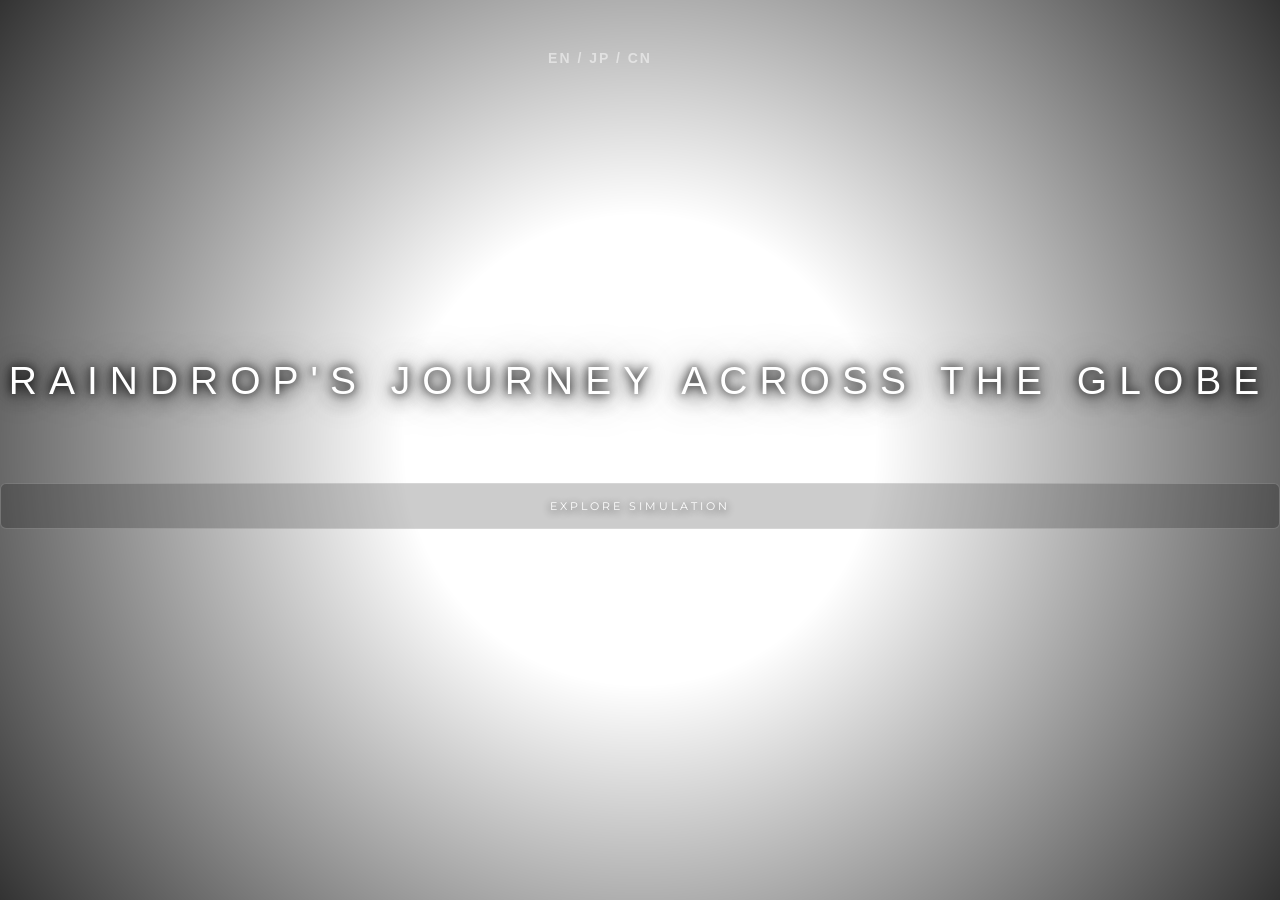
==== index.html @ f0eb580a "Add files via upload" ====
<!DOCTYPE html>
<html lang="en">

<head>
    <meta charset="UTF-8">
    <meta name="viewport" content="width=device-width, initial-scale=1.0">
    <meta name="description" content="IsoGSM 3D — Atmospheric water vapor tracer dynamics">
    <title>Atmospheric Water Transport (v2039)</title>
    <link rel="preconnect" href="https://fonts.googleapis.com">
    <link rel="preconnect" href="https://fonts.gstatic.com" crossorigin>
    <link
        href="https://fonts.googleapis.com/css2?family=Inter:wght@400;500;600&family=Roboto+Mono:wght@400;500&display=swap"
        rel="stylesheet">
    <link
        href="https://fonts.googleapis.com/css2?family=Montserrat:ital,wght@0,100;0,300;0,400;1,300&family=Syncopate:wght@400;700&display=swap"
        rel="stylesheet">
    <link rel="stylesheet" href="style.css">
    <script type="importmap">
        {
            "imports": {
                "three": "https://unpkg.com/three@0.160.0/build/three.module.js",
                "three/addons/": "https://unpkg.com/three@0.160.0/examples/jsm/",
                "netcdfjs": "https://esm.sh/netcdfjs",
                "grib2js": "https://esm.sh/grib2js"
            }
        }
    </script>
</head>

<body>
    <audio id="sfx-ping" src="https://assets.mixkit.co/active_storage/sfx/2869/2869-preview.mp3" preload="auto"></audio>
    <script>
        if (window.location.protocol === 'file:') {
            alert('Protocol error: serve via a local HTTP server (Live Server, python -m http.server, etc.)');
        }
    </script>

    <!-- THE 3D BACKGROUND -->
    <main id="main-content">
        <div id="canvas-container"></div>
        <div id="canvas-2d-container" style="display:none;">
            <canvas id="canvas-2d"></canvas>
        </div>
    </main>

    <!-- NARRATIVE SCROLLYTELLING -->
    <div id="narrative-wrapper">
        <section id="hero-section">
            <h1>Raindrop's Journey Across the Globe</h1>
            <button class="btn-enter-sim" id="btn-enter-direct">Explore Simulation</button>
        </section>

        <section id="story-section">
            <div class="story-container">

                <div class="story-block">
                    <p>Can a single raindrop falling in Japan reach all the way to Brazil—the exact opposite side of the Earth? How long does it take to travel across the globe, and what shifting patterns does it form across the sky?</p>
                </div>

                <div class="story-block">
                    <h2>Tracking the Atmospheric Path of Moisture</h2>
                    <p>To trace this moisture—which behaves like streams of ink diffusing across the sky—the Yoshimura Lab simulated global moisture paths using IsoGSM, a Global Spectral Model integrated with water isotope tracking.</p>
                    <p>By isolating and tracking the air evaporating from the Japan region (30°-45° N, 130°-145° E), the team ran global simulations to map where and when this moisture travels, mixes, and precipitates until it finally arrives at the exact opposite side of the world in Brazil (30°-45° S, 35°-50° W).</p>
                    <p>The simulation incorporates a specific mixing rule: every time the tracked moisture falls as rain along its route, it mixes completely with the local water on the ground. When it rises back into the sky through evaporation, it continues its journey as a more diluted blend. This method allows scientists to measure exactly how much of the original water from Japan survives the long trip to Brazil, and how much of it gets diluted by the rest of the world along the way.</p>
                    <figure class="story-image">
                        <img src="isogsm-grid.jpg.png" alt="IsoGSM Model Visualization" onerror="this.style.display='none';">
                    </figure>
                </div>

                <div class="story-block">
                    <h2>Winter Departures Are Fast, Summer Departures Are Slow</h2>
                    <p>Water leaving Japan in the winter reaches Brazil much faster than water leaving in the summer. On average, the winter journey takes around 40 days, while the summer journey stretches to 70 days or longer.</p>
                    
                    <div class="season-grid">
                        <div class="season-col">
                            <h3>Summer Departure</h3>
                            <img src="summer-flow.jpg.png" alt="Summer atmospheric flows" onerror="this.style.display='none';">
                        </div>
                        <div class="season-col">
                            <h3>Winter Departure</h3>
                            <img src="winter-flow.jpg.png" alt="Winter atmospheric flows" onerror="this.style.display='none';">
                        </div>
                    </div>

                    <p>This seasonal difference is driven by the movement of the Intertropical Convergence Zone (ITCZ), a massive global belt of low pressure. During the summer, the ITCZ shifts northward, pulling powerful trade winds across the equator from the Southern Hemisphere into the Northern Hemisphere. This acts like an invisible barrier in the air, making it difficult for summer moisture from Japan to cross the equator and move south toward Brazil, severely delaying its journey.</p>
                </div>

                <div class="story-block">
                    <h2>Redefining Distance From the Perspective of Water</h2>
                    <p>This model remaps the connection between Japan and the rest of the world, proving that atmospheric travel times are often entirely independent of physical distance.</p>
                    <p><strong>The Summer Contrast:</strong> Even though Taiwan is physically much closer to Japan, it takes an average of 11 days for Japanese moisture to travel there in the summer. Meanwhile, driven by the Westerlies and the North Pacific Jet Stream, that same moisture can rocket across the vast Pacific Ocean and reach Western Canada in just 7 days.</p>
                    <p><strong>The Winter Shift:</strong> These atmospheric patterns flip dramatically with the seasons. In the winter, the powerful East Asian Winter Monsoon creates a direct, high-speed aerial highway, dropping the travel time from Japan to Taiwan down to just 3 days.</p>

                    <p>By looking at the world through the travel of a raindrop, we begin to see a planet intimately connected as a dynamic Earth system. It is a world where the heat of the oceans, the topography of the land, and the shifting currents of the atmosphere continuously interact—weaving the entire globe into a single, living, water-circulating organism.</p>
                </div>

                <div class="story-block">
                    <p>Louison Prevost-Bonnefille, Hyunjung Kim<br>Xiaoyang Li, Kei Yoshimura</p>
                </div>

                <div class="launch-container">
                    <button id="btn-enter-story">Explore simulation</button>
                </div>
            </div>
        </section>
    </div>

    <!-- WORKBENCH UI -->
    <div id="app-ui" style="opacity: 0; pointer-events: none; transition: opacity 1.5s ease;">
        <div id="arcade-viseur" style="display: none;">
            <div class="viseur-box">
                <div class="viseur-target">[ + ]</div>
                <img id="viseur-flag" src="" width="30" style="display:none; border-radius:3px;">
                <div id="viseur-text">Turn the knob...</div>
                <div class="viseur-help">PRESS PEDAL TO LOCK</div>
            </div>
        </div>

        <!-- TOP BAR -->
        <div id="top-bar">
            <div class="top-left">
                <div class="tabs">
                    <button id="btn-connect-cockpit" class="btn-minimal"
                        style="color: #00f2ff; border: 1px solid #00f2ff; margin-bottom: 15px; display: none;">
                        🕹️ Connect HMI
                    </button>
                </div>
            </div>

            <div class="top-center">
                <div id="archive-specific-ui" style="display: flex; gap: 30px;">
                </div>
                <div id="local-specific-ui" style="display:none; gap: 30px;">
                </div>
                <div id="upload-view" style="display:none; gap: 15px; align-items: center;">
                    <button id="btn-back-archives" class="btn-minimal">← Back</button>
                    <button id="btn-browse" class="btn-minimal">Browse Files</button>
                    <input type="file" id="file-input" style="display: none;">
                    <span style="font-size: 10px; color: #888;">(.nc, .bin, .ft supported)</span>
                </div>
            </div>

            <div class="top-right" style="display: flex; gap: 15px; align-items: center;">
                <button id="btn-toggle-wind" class="btn-minimal" style="color: var(--text-secondary);">Wind Arrows: OFF</button>
                <button id="btn-toggle-view" class="btn-minimal">View: 3D Globe</button>
                <button id="btn-toggle-autorotate" class="btn-minimal">Auto-Rotate: ON</button>
                <button id="btn-lang" class="btn-minimal">EN / JP / CN</button>
            </div>
        </div>

        <!-- ARRIVAL TIME LIST (Slide p2) -->
        <div id="arrival-panel" class="arrival-panel">
            <div class="arrival-title" id="arrival-title">Arrival time from Japan</div>
            <div class="arrival-list" id="arrival-list">
                <div class="arrival-card" id="arrival-card-0">
                    <div class="arrival-card-header">
                        <img id="flag-0" class="arrival-flag" src="" width="18" height="12" style="border-radius: 2px;">
                        <span class="arrival-city-name" id="city-name-0">Tokyo</span>
                    </div>
                    <div class="arrival-card-stats">
                        <span class="arrival-val" id="val-0">--</span>
                        <span class="arrival-day" id="day-0">Waiting...</span>
                    </div>
                </div>

                <div class="arrival-card" id="arrival-card-1">
                    <div class="arrival-card-header">
                        <img id="flag-1" class="arrival-flag" src="" width="18" height="12" style="border-radius: 2px;">
                        <span class="arrival-city-name" id="city-name-1">Hangzhou</span>
                    </div>
                    <div class="arrival-card-stats">
                        <span class="arrival-val" id="val-1">--</span>
                        <span class="arrival-day" id="day-1">Waiting...</span>
                    </div>
                </div>

                <div class="arrival-card" id="arrival-card-2">
                    <div class="arrival-card-header">
                        <img id="flag-2" class="arrival-flag" src="" width="18" height="12" style="border-radius: 2px;">
                        <span class="arrival-city-name" id="city-name-2">New York</span>
                    </div>
                    <div class="arrival-card-stats">
                        <span class="arrival-val" id="val-2">--</span>
                        <span class="arrival-day" id="day-2">Waiting...</span>
                    </div>
                </div>

                <div class="arrival-card" id="arrival-card-3">
                    <div class="arrival-card-header">
                        <img id="flag-3" class="arrival-flag" src="" width="18" height="12" style="border-radius: 2px;">
                        <span class="arrival-city-name" id="city-name-3">Rio de Janeiro</span>
                    </div>
                    <div class="arrival-card-stats">
                        <span class="arrival-val" id="val-3">--</span>
                        <span class="arrival-day" id="day-3">Waiting...</span>
                    </div>
                </div>

                <div class="arrival-card" id="arrival-card-4">
                    <div class="arrival-card-header">
                        <img id="flag-4" class="arrival-flag" src="" width="18" height="12" style="border-radius: 2px;">
                        <select id="city-select-dropdown" class="arrival-city-select" aria-label="Select City">
                        </select>
                        <span class="arrival-city-name" id="city-name-4" style="display:none;">Taipei</span>
                    </div>
                    <div class="arrival-card-stats">
                        <span class="arrival-val" id="val-4">--</span>
                        <span class="arrival-day" id="day-4">Waiting...</span>
                    </div>
                </div>
            </div>
        </div>

        <!-- BOTTOM CONSOLE -->
        <div id="bottom-console">
            <!-- PLAYBACK -->
            <div id="playback-console">
                <button id="toggle-data" class="btn-minimal season-toggle-btn">Season: Summer</button>
                <span id="date-display">01 JUL 2023</span>
                <button id="btn-play" class="btn-minimal">▶ Play</button>
                <div class="slider-wrap" style="flex-grow: 1;">
                    <input type="range" id="time-slider" min="0" max="90" value="0" aria-label="Time Slider" title="Time Slider">
                </div>
            </div>
        </div>

        <!-- LEGEND (Floating Bottom Left) -->
        <div class="legend" style="position: absolute; bottom: 100px; left: 20px;">
            <div class="legend-title">Water vapor from Japan (kg/m²)</div>
            <div class="color-blocks">
                <div style="background:#ffffff; color:#000;">Tr</div>
                <div style="background:#f2f9ff"></div>
                <div style="background:#e5f4ff"></div>
                <div style="background:#cceaff"></div>
                <div style="background:#b2e0ff"></div>
                <div style="background:#99d1ff"></div>
                <div style="background:#84c1ff"></div>
                <div style="background:#70b2ff"></div>
                <div style="background:#60a5f9"></div>
                <div style="background:#5199ef"></div>
                <div style="background:#478ee5"></div>
                <div style="background:#337ad1"></div>
                <div style="background:#2e70c4"></div>
                <div style="background:#1c467a; color:#fff;">&gt;10</div>
            </div>
            <div class="color-labels">
                <span>0.001</span>
                <span>0.05</span>
                <span>10.0</span>
            </div>
        </div>

    </div>

    <script>
        document.addEventListener("DOMContentLoaded", () => {
            const translationsJP = {
                "Raindrop's Journey Across the Globe": "地球を巡る雨粒の旅",
                "Explore Simulation": "シミュレーションを探索する",
                "Explore simulation": "シミュレーションを探索する",
                "Tracking the Atmospheric Path of Moisture": "水蒸気の軌跡をたどる",
                "Winter Departures Are Fast, Summer Departures Are Slow": "冬の出発は速く、夏の出発は遅い",
                "Summer Departure": "夏の出発",
                "Winter Departure": "冬の出発",
                "Redefining Distance From the Perspective of Water": "水の視点から距離を再定義する"
            };

            const translationsCN = {
                "Raindrop's Journey Across the Globe": "雨滴环球之旅",
                "Explore Simulation": "进入模拟探索",
                "Explore simulation": "进入模拟探索",
                "Tracking the Atmospheric Path of Moisture": "追踪大气中的水汽路径",
                "Winter Departures Are Fast, Summer Departures Are Slow": "冬季出发迅速，夏季出发缓慢",
                "Summer Departure": "夏季出发",
                "Winter Departure": "冬季出发",
                "Redefining Distance From the Perspective of Water": "从水的视角重新定义距离"
            };
            
            const pDict = [
                {
                    en: "Can a single raindrop falling in Japan reach all the way to Brazil",
                    jp: "日本に降った一粒の雨が、地球の真裏であるブラジルまで届くことはあるのだろうか？地球を横断するのにどれくらいの時間がかかり、空でどのような模様を描くのだろうか？",
                    cn: "在日本落下的一颗雨滴，能一路到达地球另一端的巴西吗？它穿越全球需要多长时间，又会在天空中勾勒出怎样变幻的图案？"
                },
                {
                    en: "To trace this moisture",
                    jp: "空に広がるインクの筋のように振る舞うこの水蒸気を追跡するため、芳村研究室は水同位体追跡を統合した全球スペクトルモデル（IsoGSM）を使用して、全球の水蒸気経路をシミュレーションした。",
                    cn: "为了追踪这些如同墨水在空中扩散般的水汽，芳村研究室利用集成了水同位素追踪的全球谱模式（IsoGSM），对全球水汽路径进行了模拟。"
                },
                {
                    en: "By isolating and tracking the air evaporating from the Japan region",
                    jp: "日本地域（北緯30度～45度、東経130度～145度）から蒸発する大気を分離して追跡し、この水蒸気がどこへ移動し、混ざり合い、降水となって最終的に地球の真裏であるブラジル（南緯30度～45度、西経35度～50度）に到着するまでをマッピングした。",
                    cn: "通过隔离并追踪从日本区域（北纬30°-45°，东经130°-145°）蒸发的水汽，团队进行了全球模拟，绘制出这些水汽的移动、混合与降水路径，直至最终抵达地球正对面的巴西（南纬30°-45°，西经35°-50°）。"
                },
                {
                    en: "The simulation incorporates a specific mixing rule:",
                    jp: "このシミュレーションには特定の混合ルールが組み込まれている。追跡された水蒸気が経路上で雨として降るたびに、地表の局地的な水と完全に混ざり合う。蒸発して再び空に昇る時には、より薄まった混合物として旅を続ける。この手法により、日本からの元の水がどれだけブラジルまでの長い旅を生き残るか、そしてその過程で世界の他の水とどれだけ混ざり合うかを正確に測定できる。",
                    cn: "该模拟包含特定的混合规则：被追踪的水汽沿途每次形成降雨，都会与地表的局地水充分混合。当它再次蒸发升空时，将以更稀释的混合形态继续旅程。这种方法使科学家能够精确测量最初来自日本的水有多少能在到达巴西的长途跋涉中幸存，以及沿途与世界其他水体混合的程度。"
                },
                {
                    en: "Water leaving Japan in the winter reaches Brazil much faster than water leaving in the summer.",
                    jp: "冬に日本を出発する水は、夏に出発する水よりもはるかに早くブラジルに到達する。平均して、冬の旅は約40日かかるのに対し、夏の旅は70日以上にも及ぶ。",
                    cn: "冬季离开日本的水汽到达巴西的速度远快于夏季。平均而言，冬季旅程大约需要40天，而夏季旅程则延长至70天甚至更久。"
                },
                {
                    en: "This seasonal difference is driven by the movement of the Intertropical Convergence Zone (ITCZ)",
                    jp: "この季節的な違いは、巨大な低圧帯である熱帯収束帯（ITCZ）の移動によって引き起こされる。夏の間、ITCZは北上し、南半球から北半球へと赤道を越える強力な貿易風を引き寄せる。これが空気中の見えない障壁となり、日本からの夏期の水蒸気が赤道を越えて南のブラジルへ移動するのを困難にし、その旅を大幅に遅らせる。",
                    cn: "这种季节性差异是由热带辐合带（ITCZ）的移动引起的。在夏季，ITCZ向北移动，将强劲的信风从南半球拉过赤道进入北半球。这在空中形成了一道无形的屏障，使日本的夏季水汽难以跨越赤道向南到达巴西，从而大幅推迟了其旅程。"
                },
                {
                    en: "This model remaps the connection between Japan and the rest of the world",
                    jp: "このモデルは日本と世界とのつながりを再構築し、大気中の移動時間が物理的な距離とは全く無関係であることが多いことを証明している。",
                    cn: "该模型重塑了日本与世界其他地区的联系，证明了大气传输时间往往与物理距离完全无关。"
                },
                {
                    en: "<strong>The Summer Contrast:</strong>",
                    jp: "<strong>夏の対比：</strong> 台湾は物理的には日本に非常に近いが、夏の間に日本の水蒸気がそこに移動するには平均11日かかる。一方、偏西風と北太平洋ジェット気流に乗れば、同じ水蒸気が広大な太平洋を横断し、わずか7日でカナダ西部に到達できる。",
                    cn: "<strong>夏季的反差：</strong> 尽管台湾在物理上离日本近得多，但夏季日本水汽到达台湾平均需要11天。与此同时，在西风带和北太平洋急流的推动下，同样的水汽仅需7天就能横跨浩瀚的太平洋到达加拿大西部。"
                },
                {
                    en: "<strong>The Winter Shift:</strong>",
                    jp: "<strong>冬の転換：</strong> これらの大気パターンは季節によって劇的に変化する。冬には強力な東アジアの冬季モンスーンが直接的な高速ルートを作り出し、日本から台湾への移動時間をわずか3日に短縮する。",
                    cn: "<strong>冬季的转变：</strong> 这些大气格局随季节发生剧烈变化。在冬季，强劲的东亚冬季季风开辟了一条高速空中通道，将从日本到台湾的传输时间缩短至仅3天。"
                },
                {
                    en: "By looking at the world through the travel of a raindrop,",
                    jp: "雨粒の旅を通して世界を見ることで、私たちは地球がダイナミックなシステムとして密接に繋がっていることに気づく。それは、海の熱、陸地の地形、そして移り変わる大気の流れが絶えず相互作用し、地球全体が一つの生きている水循環システムとして織りなされている世界である。",
                    cn: "通过一颗雨滴的旅行来观察世界，我们开始看到一个作为动态地球系统紧密相连的星球。在这个世界里，海洋的热量、陆地的地形以及大气中不断变幻的气流持续相互作用——将整个地球编织成一个生生不息、水循环不息的生命体。"
                }
            ];

            const wrapper = document.getElementById('narrative-wrapper');
            if (wrapper) {
                const btn = document.createElement('button');
                btn.innerHTML = 'EN / JP / CN';
                btn.style.position = 'fixed';
                btn.style.top = '30px';
                btn.style.right = '40px';
                btn.style.zIndex = '10000';
                btn.style.background = 'transparent';
                btn.style.color = 'rgba(255, 255, 255, 0.5)';
                btn.style.border = 'none';
                btn.style.padding = '20px 30px';
                btn.style.cursor = 'pointer';
                btn.style.fontFamily = "'Syncopate', sans-serif";
                btn.style.fontSize = '14px';
                btn.style.fontWeight = 'bold';
                btn.style.letterSpacing = "2px";
                btn.style.transition = "all 0.3s ease";
                
                btn.onmouseover = () => { btn.style.color = 'rgba(255, 255, 255, 1)'; };
                btn.onmouseout = () => { btn.style.color = 'rgba(255, 255, 255, 0.5)'; };
                
                wrapper.appendChild(btn);

                // Text Scramble Animation Class
                class TextScramble {
                    constructor(el) {
                        this.el = el;
                        this.chars = 'ABCDEFGHIJKLMNOPQRSTUVWXYZ0123456789ｱｲｳｴｵｶｷｸｹｺｻｼｽｾｿ雨水蒸気全球大気地球旅模路径时间';
                        this.update = this.update.bind(this);
                    }
                    setText(newText) {
                        this.finalHtml = newText;
                        const tempDiv = document.createElement('div');
                        tempDiv.innerHTML = newText;
                        const plainText = tempDiv.textContent || tempDiv.innerText;
                        const oldText = this.el.textContent || this.el.innerText;
                        
                        // --- 1. Verrouillage Absolu (Hard Lock) ---
                        const clone = this.el.cloneNode(false);
                        clone.innerHTML = newText;
                        clone.style.position = 'absolute';
                        clone.style.visibility = 'hidden';
                        clone.style.width = getComputedStyle(this.el).width;
                        this.el.parentNode.appendChild(clone);
                        
                        const currentHeight = this.el.offsetHeight;
                        const futureHeight = clone.offsetHeight;
                        this.el.parentNode.removeChild(clone);
                        
                        this.el.style.height = Math.max(currentHeight, futureHeight) + 'px';
                        this.el.style.overflow = 'hidden';
                        // --------------------------------------------------

                        const length = Math.max(oldText.length, plainText.length);
                        this.queue = [];
                        
                        const speed = 180 / length; 
                        
                        for (let i = 0; i < length; i++) {
                            const from = oldText[i] || '';
                            const to = plainText[i] || '';
                            
                            const baseStart = i * speed;
                            const start = Math.floor(baseStart + Math.random() * 10);
                            const end = start + Math.floor(Math.random() * 30) + 30;
                            
                            this.queue.push({ from, to, start, end });
                        }
                        cancelAnimationFrame(this.frameRequest);
                        this.frame = 0;
                        this.update();
                    }
                    update() {
                        let output = '';
                        let complete = 0;
                        for (let i = 0, n = this.queue.length; i < n; i++) {
                            let { from, to, start, end, char } = this.queue[i];
                            if (this.frame >= end) {
                                complete++;
                                output += to;
                            } else if (this.frame >= start) {
                                if (!char || Math.random() < 0.1) {
                                    char = this.randomChar();
                                    this.queue[i].char = char;
                                }
                                output += char;
                            } else {
                                output += from;
                            }
                        }
                        this.el.textContent = output;
                        if (complete === this.queue.length) {
                            this.el.innerHTML = this.finalHtml;
                            this.el.style.height = '';
                            this.el.style.overflow = '';
                        } else {
                            this.frameRequest = requestAnimationFrame(this.update);
                            this.frame++;
                        }
                    }
                    randomChar() {
                        return this.chars[Math.floor(Math.random() * this.chars.length)];
                    }
                }

                let currentStoryLang = 'EN';
                const elems = Array.from(wrapper.querySelectorAll('h1, h2, h3, p, button')).filter(e => e !== btn);
                
                elems.forEach(el => {
                    el.dataset.en = el.innerHTML;
                    el._scrambler = new TextScramble(el);
                });

                btn.addEventListener('click', () => {
                    if (currentStoryLang === 'EN') currentStoryLang = 'JP';
                    else if (currentStoryLang === 'JP') currentStoryLang = 'CN';
                    else currentStoryLang = 'EN';

                    elems.forEach(el => {
                        const enText = el.dataset.en;
                        let targetText = enText;
                        
                        if (currentStoryLang === 'JP') {
                            let matched = false;
                            for (let key in translationsJP) {
                                if (enText.includes(key)) {
                                    targetText = translationsJP[key];
                                    matched = true;
                                    break;
                                }
                            }
                            if (!matched) {
                                for (let pd of pDict) {
                                    if (enText.includes(pd.en)) {
                                        targetText = pd.jp;
                                        break;
                                    }
                                }
                            }
                        } else if (currentStoryLang === 'CN') {
                            let matched = false;
                            for (let key in translationsCN) {
                                if (enText.includes(key)) {
                                    targetText = translationsCN[key];
                                    matched = true;
                                    break;
                                }
                            }
                            if (!matched) {
                                for (let pd of pDict) {
                                    if (enText.includes(pd.en)) {
                                        targetText = pd.cn;
                                        break;
                                    }
                                }
                            }
                        }
                        
                        el._scrambler.setText(targetText);
                    });
                });
            }
        });
    </script>
    <script type="module" src="main.js?v=2039"></script>
</body>

</html>
---- style.css ----
/* ── Variables & Theme ── */
:root {
    --bg-base: #0a0a0c;
    --bg-panel: #161618;
    --bg-input: #1f1f22;
    --bg-hover: #2a2a2e;

    --border-light: rgba(255, 255, 255, 0.08);
    --border-accent: rgba(74, 158, 255, 0.3);

    --text-primary: #e4e4e7;
    --text-secondary: #a1a1aa;
    --text-accent: #7ecfff;

    --accent-color: #2563eb;
    --accent-hover: #3b82f6;

    --font-ui: 'Inter', system-ui, -apple-system, sans-serif;
    --font-mono: 'Roboto Mono', ui-monospace, 'Courier New', monospace;
}

/* ── Reset ── */
*,
*::before,
*::after {
    box-sizing: border-box;
    margin: 0;
    padding: 0;
}

body,
html {
    width: 100vw;
    height: 100vh;
    display: flex;
    background: transparent;
    overflow: hidden;
    color: var(--text-primary);
    font-family: var(--font-ui);
    font-size: 13px;
    -webkit-font-smoothing: antialiased;
    -moz-osx-font-smoothing: grayscale;
    -webkit-user-select: none;
    user-select: none;
}

/* ── Canvas ── */
#main-content {
    position: fixed;
    top: 0;
    left: 0;
    width: 100vw;
    height: 100vh;
    z-index: 1;
    background: transparent;
}

#canvas-container {
    position: absolute;
    inset: 0;
    z-index: 1;
}

#canvas-2d-container {
    position: absolute;
    top: 50px;
    bottom: 80px;
    left: 0;
    width: 50%;
    z-index: 10;
    display: flex;
    align-items: center;
    justify-content: center;
    pointer-events: none;
    border-right: 1px solid var(--border-light);
    overflow: hidden;
    background: rgba(0, 0, 0, 0.2);
}

#canvas-2d {
    width: 98%;
    height: 98%;
    object-fit: contain;
}

/* ── Date Banner ── */
#date-banner {
    position: absolute;
    top: 24px;
    left: 50%;
    transform: translateX(-50%);
    z-index: 10;
    pointer-events: none;
}

#date-display {
    display: inline-block;
    font-family: var(--font-mono);
    font-size: 16px;
    font-weight: 500;
    letter-spacing: 2px;
    color: #ffffff;
    opacity: 0.9;
}

/* ── Control Panel ── */
#ui-panel {
    position: absolute;
    top: 20px;
    left: 20px;
    width: 280px;
    height: auto;
    max-height: 90vh;
    background: rgba(15, 15, 20, 0.65);
    -webkit-backdrop-filter: blur(15px);
    backdrop-filter: blur(15px);
    border-radius: 12px;
    border: 1px solid rgba(255, 255, 255, 0.1);
    z-index: 20;
    padding: 25px;
    box-sizing: border-box;
    overflow-y: auto;
    display: flex;
    flex-direction: column;
    pointer-events: auto;
}

#ui-panel button {
    border: 1px solid transparent !important;
    background: rgba(255, 255, 255, 0.05) !important;
}

.ui-group {
    margin-top: 25px !important;
}

.group-header {
    font-size: 9px;
    letter-spacing: 2px;
    opacity: 0.6;
    margin-bottom: 15px;
}

/* Tabs */
.tabs {
    display: flex;
    margin: 0;
    background: var(--bg-input);
    border-radius: 6px;
    padding: 4px;
}

.tab {
    flex: 1;
    text-align: center;
    padding: 8px 12px;
    font-size: 13px;
    font-weight: 500;
    color: var(--text-secondary);
    border-radius: 4px;
    cursor: pointer;
    transition: all 0.2s ease;
}

.tab:hover {
    color: var(--text-primary);
}

.active-tab {
    background: var(--bg-hover);
    color: var(--text-primary);
    box-shadow: 0 1px 3px rgba(0, 0, 0, 0.2);
}

/* Rows */
.ui-row {
    display: flex;
    align-items: center;
    justify-content: space-between;
    margin-bottom: 12px;
}

.ui-label {
    color: var(--text-secondary);
    font-size: 12px;
    font-weight: 500;
    letter-spacing: 0.3px;
    text-transform: uppercase;
}

.ui-row span {
    font-family: var(--font-mono);
    font-size: 13px;
    color: var(--text-primary);
}

select {
    background: var(--bg-input);
    color: var(--text-primary);
    border: 1px solid var(--border-light);
    padding: 6px 10px;
    border-radius: 4px;
    font-family: var(--font-ui);
    font-size: 13px;
    cursor: pointer;
    transition: border-color 0.2s;
    outline: none;
    width: 60%;
}

select:hover,
select:focus {
    border-color: var(--text-secondary);
}

hr {
    border: none;
    border-top: 1px solid var(--border-light);
    margin: 20px 0;
}

/* Buttons */
button {
    background: var(--bg-input);
    color: var(--text-primary);
    border: 1px solid var(--border-light);
    padding: 8px 16px;
    border-radius: 4px;
    cursor: pointer;
    font-family: var(--font-ui);
    font-size: 13px;
    font-weight: 500;
    width: 100%;
    margin-bottom: 12px;
    transition: all 0.15s ease;
}

button:hover {
    background: var(--bg-hover);
    border-color: rgba(255, 255, 255, 0.15);
}

button:active {
    background: #111;
}

/* Playback */
#playback-row {
    margin-top: auto;
    padding-top: 20px;
    border-top: 1px solid var(--border-light);
}

.play-btn {
    background: var(--accent-color);
    border: none;
    color: white;
    font-weight: 600;
    letter-spacing: 0.5px;
    padding: 10px 16px;
}

.play-btn:hover {
    background: var(--accent-hover);
}

.play-btn.paused {
    background: var(--bg-input);
    color: var(--text-primary);
    border: 1px solid var(--border-light);
}

.slider-wrap {
    margin-top: 10px;
}

input[type=range] {
    -webkit-appearance: none;
    appearance: none;
    width: 100%;
    background: transparent;
    cursor: pointer;
}

input[type=range]::-webkit-slider-runnable-track {
    width: 100%;
    height: 4px;
    background: var(--bg-input);
    border-radius: 2px;
}

input[type=range]::-webkit-slider-thumb {
    -webkit-appearance: none;
    height: 14px;
    width: 14px;
    border-radius: 50%;
    background: var(--accent-color);
    margin-top: -5px;
    transition: transform 0.1s;
}

input[type=range]::-webkit-slider-thumb:hover {
    transform: scale(1.2);
}

/* ── Legend ── */
.legend {
    margin-top: 20px;
    padding: 16px;
    background: var(--bg-input);
    border-radius: 6px;
    border: 1px solid var(--border-light);
}

.legend-title {
    color: var(--text-secondary);
    font-size: 11px;
    font-weight: 600;
    text-transform: uppercase;
    letter-spacing: 0.5px;
    margin-bottom: 10px;
}

.color-blocks {
    display: flex;
    width: 100%;
    height: 12px;
    border-radius: 2px;
    overflow: hidden;
}

.color-blocks div {
    flex: 1;
    height: 100%;
    font-size: 0;
}

.color-labels {
    display: flex;
    justify-content: space-between;
    font-family: var(--font-mono);
    font-size: 11px;
    margin-top: 6px;
    color: var(--text-secondary);
}

/* ── Upload Box ── */
#upload-view {
    position: absolute;
    inset: 0;
    background: var(--bg-panel);
    z-index: 50;
    display: flex;
    flex-direction: column;
    padding: 20px;
}

.upload-box {
    border: 1px dashed var(--text-secondary);
    background: var(--bg-base);
    border-radius: 8px;
    padding: 40px 20px;
    text-align: center;
    transition: all 0.2s ease;
    margin-top: 20px;
    cursor: pointer;
}

.upload-box.drag-active {
    background: rgba(37, 99, 235, 0.05);
    border-color: var(--accent-color);
}

.upload-box p:first-child {
    font-size: 15px;
    font-weight: 500;
    color: var(--text-primary);
    margin-bottom: 8px;
}

.upload-box p:nth-child(2) {
    font-size: 12px;
    color: var(--text-secondary);
    margin-bottom: 20px;
}

#btn-browse {
    background: var(--text-primary);
    color: var(--bg-base);
    font-weight: 600;
    width: auto;
    padding: 8px 24px;
    margin: 0 auto;
}

#btn-browse:hover {
    background: #fff;
}


:root {
    --panel-bg: rgba(15, 15, 22, 0.75);
    --accent-blue: #4a9eff;
    --accent-gray: #a1aab5;
    --border: rgba(255, 255, 255, 0.1);
}

.side-panel {
    background: var(--panel-bg);
    -webkit-backdrop-filter: blur(20px);
    backdrop-filter: blur(20px);
    border-right: 1px solid var(--border);
    padding: 25px;
    display: flex;
    flex-direction: column;
    gap: 25px;
    transition: transform 0.5s cubic-bezier(0.4, 0, 0.2, 1);
}

/* Groupes de contrôles */
.ui-group {
    display: flex;
    flex-direction: column;
    gap: 10px;
}

.group-header {
    font-size: 10px;
    letter-spacing: 1.5px;
    color: var(--text-accent);
    font-weight: 600;
    text-transform: uppercase;
    margin-bottom: 4px;
    padding-bottom: 6px;
    border-bottom: 1px solid rgba(255, 255, 255, 0.05);
    opacity: 0.8;
}

/* Segmented Control */
.segmented-control {
    display: flex;
    background: rgba(0, 0, 0, 0.3);
    border-radius: 8px;
    padding: 3px;
    border: 1px solid var(--border);
}

.segmented-control button {
    flex: 1;
    background: transparent;
    border: none;
    color: white;
    padding: 8px;
    font-size: 12px;
    cursor: pointer;
    border-radius: 6px;
    transition: all 0.3s;
}

.segmented-control button.active {
    background: var(--accent-blue);
    box-shadow: 0 4px 15px rgba(74, 158, 255, 0.3);
}

/* HUD Style */
.hud-element {
    position: absolute;
    top: 30px;
    right: 30px;
    font-family: 'Monospace', sans-serif;
    font-size: 32px;
    color: white;
    text-shadow: 0 0 20px rgba(0, 0, 0, 0.8);
    pointer-events: none;
    letter-spacing: 4px;
}

/* Custom Slider */
.slider-container {
    position: relative;
    height: 30px;
    display: flex;
    align-items: center;
}

#slider-time {
    width: 100%;
    z-index: 2;
    -webkit-appearance: none;
    background: transparent;
}

#slider-time::-webkit-slider-thumb {
    -webkit-appearance: none;
    height: 18px;
    width: 18px;
    border-radius: 50%;
    background: white;
    cursor: pointer;
    box-shadow: 0 0 10px rgba(0, 0, 0, 0.5);
}

/* Masquer l'UI */
.ui-hidden {
    transform: translateX(-100%);
}

@keyframes slideIn {
    from {
        transform: translateX(50px);
        opacity: 0;
    }

    to {
        transform: translateX(0);
        opacity: 1;
    }
}

/* --- NARRATIVE SCROLLYTELLING --- */
#narrative-wrapper {
    position: absolute;
    inset: 0;
    overflow-y: auto;
    overflow-x: hidden;
    z-index: 10;
    scroll-behavior: smooth;
    transition: opacity 1.5s ease;
}

#hero-section {
    width: 100%;
    height: 100vh;
    display: flex;
    flex-direction: column;
    align-items: center;
    justify-content: center;
    background: radial-gradient(circle at center, transparent 30%, rgba(0, 0, 0, 0.8) 100%);
    color: white;
    pointer-events: none;
}

@keyframes cinematicFade {
    from {
        opacity: 0;
        transform: translateY(20px);
    }

    to {
        opacity: 1;
        transform: translateY(0);
    }
}

#hero-section h1 {
    font-family: 'Syncopate', sans-serif;
    text-transform: uppercase;
    font-weight: 400;
    letter-spacing: 12px;
    font-size: 3rem;
    animation: cinematicFade 3s ease-out;
    pointer-events: auto;
    margin-bottom: 40px;
    text-align: center;
    text-shadow: 0 4px 20px rgba(0, 0, 0, 0.9), 0 0 40px rgba(0, 0, 0, 0.8), 0 0 10px rgba(0, 0, 0, 1);
}

#story-section {
    width: 100%;
    min-height: 100vh;
    display: flex;
    justify-content: center;
    background: rgba(5, 5, 8, 0.98);
    color: white;
    padding: 100px 20px;
}

.story-container {
    max-width: 800px;
    margin: 0 auto;
    padding: 15vh 20px 10vh 20px;
    display: flex;
    flex-direction: column;
    gap: 15vh;
}

.story-block h2 {
    font-family: 'Syncopate', sans-serif;
    font-weight: 400;
    text-transform: uppercase;
    letter-spacing: 4px;
    font-size: 1.5rem;
    margin-bottom: 30px;
    color: #ffffff;
}

.story-block p {
    font-family: 'Montserrat', sans-serif;
    font-size: 16px;
    line-height: 2;
    color: rgba(255, 255, 255, 0.7);
    margin-bottom: 25px;
    font-weight: 300;
}

.story-block strong {
    color: #ffffff;
    font-weight: 400;
}

.launch-container {
    text-align: center;
    margin-top: 5vh;
    padding-bottom: 10vh;
}

/* --- Story Images & Season Grid --- */
.story-image {
    margin: 50px 0;
    display: flex;
    flex-direction: column;
    align-items: center;
}

.story-image img {
    max-width: 100%;
    border-radius: 4px;
    box-shadow: 0 10px 40px rgba(0, 0, 0, 0.5);
    border: 1px solid rgba(255, 255, 255, 0.1);
}

figcaption {
    margin-top: 15px;
    font-family: var(--font-mono);
    font-size: 11px;
    color: var(--text-secondary);
    text-align: center;
    max-width: 80%;
    line-height: 1.6;
}

.season-grid {
    display: flex;
    gap: 40px;
    margin-top: 40px;
}

.season-col {
    flex: 1;
}

.season-col h3 {
    font-family: var(--font-mono);
    color: var(--text-accent);
    font-size: 14px;
    letter-spacing: 1px;
    border-bottom: 1px solid rgba(255, 255, 255, 0.1);
    padding-bottom: 10px;
    margin-bottom: 0;
    text-transform: uppercase;
}

.season-col img {
    width: 100%;
    height: 280px;
    object-fit: cover;
    object-position: center;
    border-radius: 4px;
    margin: 20px 0;
    border: 1px solid rgba(255, 255, 255, 0.1);
    display: block;
}

@media (max-width: 640px) {
    .season-grid {
        flex-direction: column;
    }
}

.btn-enter-sim {
    text-transform: uppercase;
    letter-spacing: 2px;
    font-size: 12px;
    padding: 15px 30px;
    border: 1px solid rgba(255, 255, 255, 0.3);
    background: transparent;
    color: white;
    border-radius: 6px;
    cursor: pointer;
    transition: 0.3s;
    margin-top: 40px;
    pointer-events: auto;
}

.btn-enter-sim:hover {
    background: rgba(255, 255, 255, 0.1);
}

#btn-enter-direct,
#btn-enter-story {
    font-family: 'Montserrat', sans-serif;
    font-weight: 400;
    animation: cinematicFade 3s ease-out 1s backwards;
    border: 1px solid rgba(255, 255, 255, 0.2);
    padding: 15px 40px;
    letter-spacing: 3px;
    font-size: 11px;
    text-transform: uppercase;
    text-shadow: 0 2px 10px rgba(0, 0, 0, 1);
    background-color: rgba(0, 0, 0, 0.2);
    color: white;
    border-radius: 6px;
    cursor: pointer;
    transition: border-color 0.3s, background 0.3s;
    pointer-events: auto;
}

#btn-enter-direct:hover,
#btn-enter-story:hover {
    border-color: rgba(255, 255, 255, 0.8);
}

/* --- WORKBENCH UI --- */
#app-ui {
    position: absolute;
    inset: 0;
    z-index: 20;
    pointer-events: none;
}

#top-bar {
    position: absolute;
    top: 0;
    left: 0;
    width: 100%;
    height: 50px;
    background: rgba(15, 15, 20, 0.4);
    -webkit-backdrop-filter: blur(10px);
    backdrop-filter: blur(10px);
    border-bottom: 1px solid rgba(255, 255, 255, 0.1);
    display: flex;
    justify-content: space-between;
    align-items: center;
    padding: 0 20px;
    pointer-events: auto;
}

#bottom-console {
    position: absolute;
    bottom: 0;
    left: 0;
    width: 100%;
    height: 80px;
    background: rgba(15, 15, 20, 0.4);
    -webkit-backdrop-filter: blur(10px);
    backdrop-filter: blur(10px);
    border-top: 1px solid rgba(255, 255, 255, 0.1);
    display: flex;
    justify-content: space-between;
    align-items: center;
    padding: 0 30px;
    pointer-events: auto;
}

.btn-minimal {
    background: transparent;
    border: none;
    color: var(--text-primary);
    font-family: var(--font-ui);
    font-size: 13px;
    cursor: pointer;
    padding: 6px 12px;
    opacity: 0.8;
    transition: opacity 0.2s;
    width: auto;
    margin-bottom: 0;
}

.btn-minimal:hover {
    background: rgba(255, 255, 255, 0.05);
    opacity: 1;
}

#playback-console {
    display: flex;
    align-items: center;
    gap: 20px;
    flex: 1;
    width: 100%;
}

#ranking-horizontal {
    display: none;
}

/* ── Arrival Time List (Slide p2) ── */
.arrival-panel {
    position: absolute;
    right: 30px;
    bottom: 95px;
    width: 250px;
    z-index: 1000;
    pointer-events: auto;
    display: flex;
    flex-direction: column;
}

.arrival-title {
    font-family: var(--font-ui);
    font-size: 13px;
    font-weight: 600;
    color: #ffffff;
    margin-bottom: 8px;
    letter-spacing: 0.5px;
    text-shadow: 0 1px 3px rgba(0, 0, 0, 0.8);
}

.arrival-list {
    display: flex;
    flex-direction: column;
    gap: 8px;
}

.arrival-card {
    background: rgba(15, 18, 25, 0.75);
    -webkit-backdrop-filter: blur(10px);
    backdrop-filter: blur(10px);
    border: 1px solid rgba(255, 255, 255, 0.12);
    border-radius: 4px;
    padding: 8px 12px;
    display: flex;
    flex-direction: column;
    gap: 4px;
    transition: transform 0.3s ease, border-color 0.3s ease, order 0.3s ease;
}

.arrival-card:hover {
    border-color: rgba(0, 242, 255, 0.4);
}

.arrival-card-header {
    display: flex;
    align-items: center;
    gap: 8px;
}

.arrival-flag {
    width: 18px;
    height: 12px;
    object-fit: cover;
    border-radius: 2px;
    box-shadow: 0 1px 2px rgba(0, 0, 0, 0.5);
}

.arrival-city-name {
    font-family: var(--font-ui);
    font-size: 13px;
    font-weight: 600;
    color: #ffffff;
    white-space: nowrap;
    overflow: hidden;
    text-overflow: ellipsis;
}

.arrival-city-select {
    background: rgba(25, 30, 42, 0.95);
    color: #ffffff;
    border: 1px solid rgba(255, 255, 255, 0.25);
    border-radius: 3px;
    font-family: var(--font-ui);
    font-size: 12px;
    font-weight: 600;
    padding: 2px 6px;
    outline: none;
    cursor: pointer;
    flex: 1;
    max-width: 170px;
}

.arrival-city-select:focus {
    border-color: #00f2ff;
}

.arrival-city-select option {
    background: #181c24;
    color: #fff;
}

.arrival-card-stats {
    display: flex;
    justify-content: space-between;
    align-items: baseline;
}

.arrival-val {
    font-family: var(--font-mono);
    font-size: 13px;
    font-weight: 500;
    color: #ffffff;
    letter-spacing: 0.2px;
}

.arrival-day {
    font-family: var(--font-mono);
    font-size: 12px;
    font-weight: 600;
    color: #4da6ff;
    letter-spacing: 0.3px;
    transition: color 0.2s, text-shadow 0.2s;
}

.season-toggle-btn {
    border: 1px solid rgba(255, 255, 255, 0.25) !important;
    border-radius: 4px;
    padding: 6px 14px;
    font-weight: 500;
    background: rgba(255, 255, 255, 0.05);
    white-space: nowrap;
}

.season-toggle-btn:hover {
    background: rgba(255, 255, 255, 0.15);
    border-color: #00f2ff !important;
}

.city-slot {
    background: transparent;
    border-left: 1px solid rgba(255, 255, 255, 0.1);
    padding-left: 20px;
    display: flex;
    flex-direction: column;
    justify-content: center;
    min-width: 180px;
    /* Cases beaucoup plus larges (anciennement 140px) */
    flex: 1;
}

.city-slot:first-child {
    border-left: none;
}

.slot-header {
    display: flex;
    align-items: center;
    gap: 10px;
}

.slot-select {
    background: transparent;
    color: #fff;
    border: none;
    font-size: 15px;
    /* Nom de la ville plus grand */
    font-weight: 600;
    outline: none;
    cursor: pointer;
    -webkit-appearance: none;
    appearance: none;
    opacity: 0.9;
    width: 100%;
    /* Écrase l'ancienne limite de 60% */
    text-overflow: ellipsis;
    /* Ajoute "..." si une ville est vraiment trop longue au lieu de casser la case */
}

.slot-select:hover {
    opacity: 1;
}

.slot-select option {
    background: #1f1f22;
    color: #fff;
}

.slot-stats {
    display: flex;
    align-items: baseline;
    gap: 15px;
    margin-top: 6px;
}

.slot-val {
    font-family: var(--font-mono);
    font-weight: 500;
    font-size: 16px;
    /* Données bien plus grosses et lisibles */
    color: #fff;
}

.slot-day {
    font-size: 13px;
    /* Tag "Day X" plus visible */
    font-weight: 600;
    color: var(--text-accent);
    letter-spacing: 1px;
}

/* --- ARCADE VISEUR --- */
#arcade-viseur {
    position: absolute;
    top: 50%;
    left: 50%;
    transform: translate(-50%, -50%);
    pointer-events: none;
    z-index: 1000;
    display: flex;
    justify-content: center;
    align-items: center;
}

.viseur-box {
    display: flex;
    flex-direction: column;
    align-items: center;
    gap: 10px;
    background: rgba(0, 0, 0, 0.6);
    border: 1px solid #00f2ff;
    padding: 20px 40px;
    border-radius: 10px;
    -webkit-backdrop-filter: blur(5px);
    backdrop-filter: blur(5px);
}

.viseur-target {
    color: #00f2ff;
    font-size: 24px;
    font-weight: bold;
    animation: pulse 1s infinite alternate;
}

#viseur-text {
    font-family: 'Syncopate', sans-serif;
    font-size: 20px;
    color: #fff;
    font-weight: bold;
}

.viseur-help {
    color: #ffaa00;
    font-size: 12px;
    letter-spacing: 2px;
}

@keyframes pulse {
    0% {
        transform: scale(1);
        opacity: 0.8;
    }

    100% {
        transform: scale(1.1);
        opacity: 1;
        text-shadow: 0 0 10px #00f2ff;
    }
}
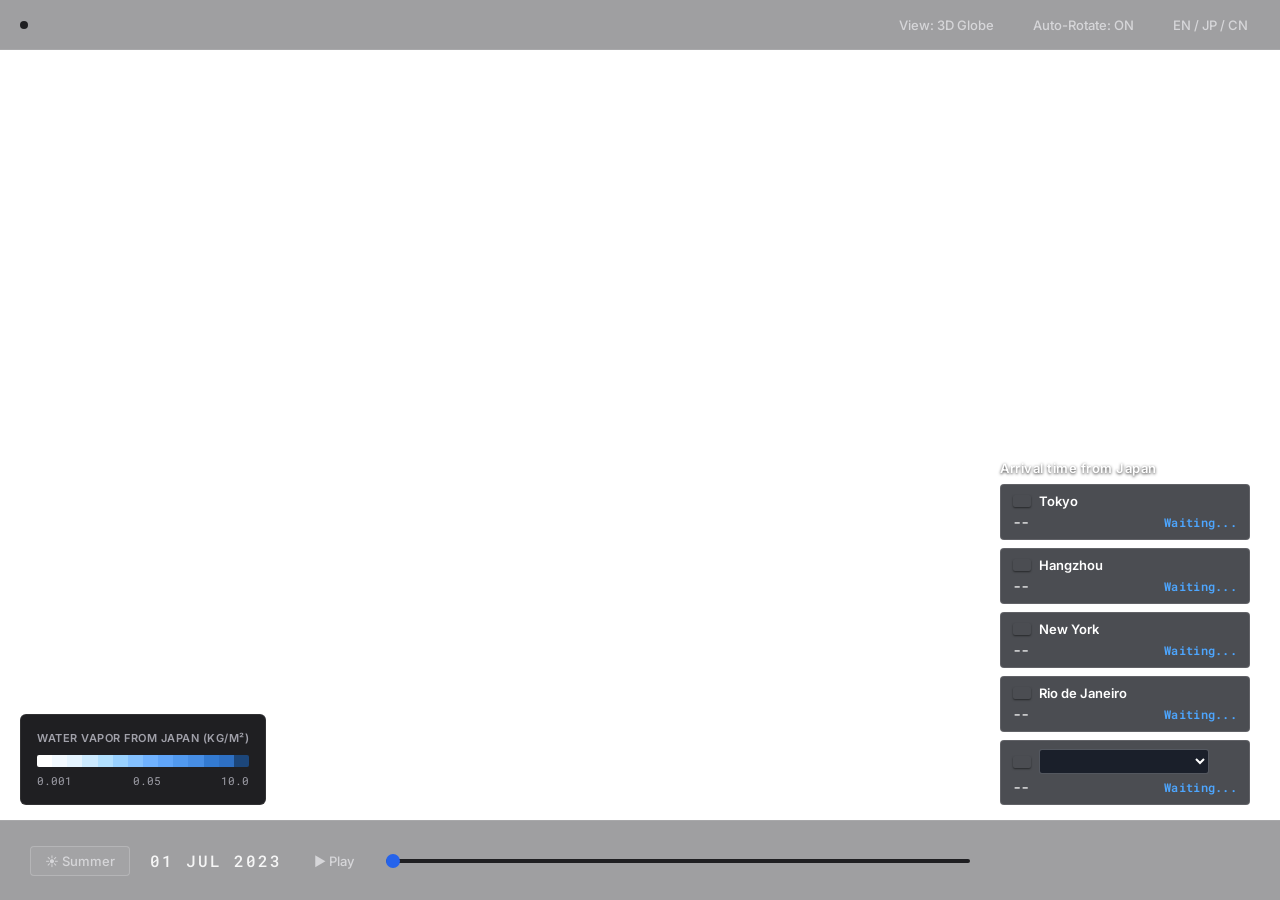
==== commit e957e62e: "Add files via upload" ====
--- a/index.html
+++ b/index.html
@@ -5,7 +5,7 @@
     <meta charset="UTF-8">
     <meta name="viewport" content="width=device-width, initial-scale=1.0">
     <meta name="description" content="IsoGSM 3D — Atmospheric water vapor tracer dynamics">
-    <title>Atmospheric Water Transport (v2039)</title>
+    <title>Atmospheric Water Transport (v2040)</title>
     <link rel="preconnect" href="https://fonts.googleapis.com">
     <link rel="preconnect" href="https://fonts.gstatic.com" crossorigin>
     <link
@@ -14,7 +14,7 @@
     <link
         href="https://fonts.googleapis.com/css2?family=Montserrat:ital,wght@0,100;0,300;0,400;1,300&family=Syncopate:wght@400;700&display=swap"
         rel="stylesheet">
-    <link rel="stylesheet" href="style.css">
+    <link rel="stylesheet" href="style.css?v=2040">
     <script type="importmap">
         {
             "imports": {
@@ -44,7 +44,7 @@
     </main>
 
     <!-- NARRATIVE SCROLLYTELLING -->
-    <div id="narrative-wrapper">
+    <div id="narrative-wrapper" style="display: none;">
         <section id="hero-section">
             <h1>Raindrop's Journey Across the Globe</h1>
             <button class="btn-enter-sim" id="btn-enter-direct">Explore Simulation</button>
@@ -106,7 +106,7 @@
     </div>
 
     <!-- WORKBENCH UI -->
-    <div id="app-ui" style="opacity: 0; pointer-events: none; transition: opacity 1.5s ease;">
+    <div id="app-ui" style="opacity: 1; pointer-events: none; transition: opacity 1.5s ease;">
         <div id="arcade-viseur" style="display: none;">
             <div class="viseur-box">
                 <div class="viseur-target">[ + ]</div>
@@ -141,7 +141,6 @@
             </div>
 
             <div class="top-right" style="display: flex; gap: 15px; align-items: center;">
-                <button id="btn-toggle-wind" class="btn-minimal" style="color: var(--text-secondary);">Wind Arrows: OFF</button>
                 <button id="btn-toggle-view" class="btn-minimal">View: 3D Globe</button>
                 <button id="btn-toggle-autorotate" class="btn-minimal">Auto-Rotate: ON</button>
                 <button id="btn-lang" class="btn-minimal">EN / JP / CN</button>
@@ -215,7 +214,7 @@
         <div id="bottom-console">
             <!-- PLAYBACK -->
             <div id="playback-console">
-                <button id="toggle-data" class="btn-minimal season-toggle-btn">Season: Summer</button>
+                <button id="toggle-data" class="btn-minimal season-toggle-btn">☀️ Summer</button>
                 <span id="date-display">01 JUL 2023</span>
                 <button id="btn-play" class="btn-minimal">▶ Play</button>
                 <div class="slider-wrap" style="flex-grow: 1;">
@@ -225,7 +224,7 @@
         </div>
 
         <!-- LEGEND (Floating Bottom Left) -->
-        <div class="legend" style="position: absolute; bottom: 100px; left: 20px;">
+        <div class="legend" style="position: absolute; bottom: 95px; left: 20px;">
             <div class="legend-title">Water vapor from Japan (kg/m²)</div>
             <div class="color-blocks">
                 <div style="background:#ffffff; color:#000;">Tr</div>
@@ -494,7 +493,7 @@
             }
         });
     </script>
-    <script type="module" src="main.js?v=2039"></script>
+    <script type="module" src="main.js?v=2040"></script>
 </body>
 
 </html>
--- a/style.css
+++ b/style.css
@@ -271,7 +271,9 @@
 }
 
 .slider-wrap {
-    margin-top: 10px;
+    margin-top: 0;
+    display: flex;
+    align-items: center;
 }
 
 input[type=range] {
@@ -280,6 +282,8 @@
     width: 100%;
     background: transparent;
     cursor: pointer;
+    margin: 0;
+    vertical-align: middle;
 }
 
 input[type=range]::-webkit-slider-runnable-track {
@@ -305,11 +309,16 @@
 
 /* ── Legend ── */
 .legend {
-    margin-top: 20px;
+    position: absolute;
+    bottom: 95px;
+    left: 20px;
+    margin-top: 0;
     padding: 16px;
     background: var(--bg-input);
     border-radius: 6px;
     border: 1px solid var(--border-light);
+    z-index: 1000;
+    pointer-events: auto;
 }
 
 .legend-title {
@@ -787,6 +796,7 @@
     gap: 20px;
     flex: 1;
     width: 100%;
+    margin-right: 280px;
 }
 
 #ranking-horizontal {
@@ -869,21 +879,34 @@
     border-radius: 3px;
     font-family: var(--font-ui);
     font-size: 12px;
-    font-weight: 600;
-    padding: 2px 6px;
+    font-weight: 500;
+    padding: 3px 6px;
     outline: none;
     cursor: pointer;
     flex: 1;
     max-width: 170px;
+    pointer-events: auto;
 }
 
 .arrival-city-select:focus {
     border-color: #00f2ff;
 }
 
+.arrival-city-select optgroup {
+    background: #11151e;
+    color: #7ecfff;
+    font-weight: 700;
+    font-size: 11px;
+    letter-spacing: 0.8px;
+    padding: 4px 2px;
+}
+
 .arrival-city-select option {
     background: #181c24;
-    color: #fff;
+    color: #ffffff;
+    font-weight: 400;
+    font-size: 12px;
+    padding: 3px 8px;
 }
 
 .arrival-card-stats {
